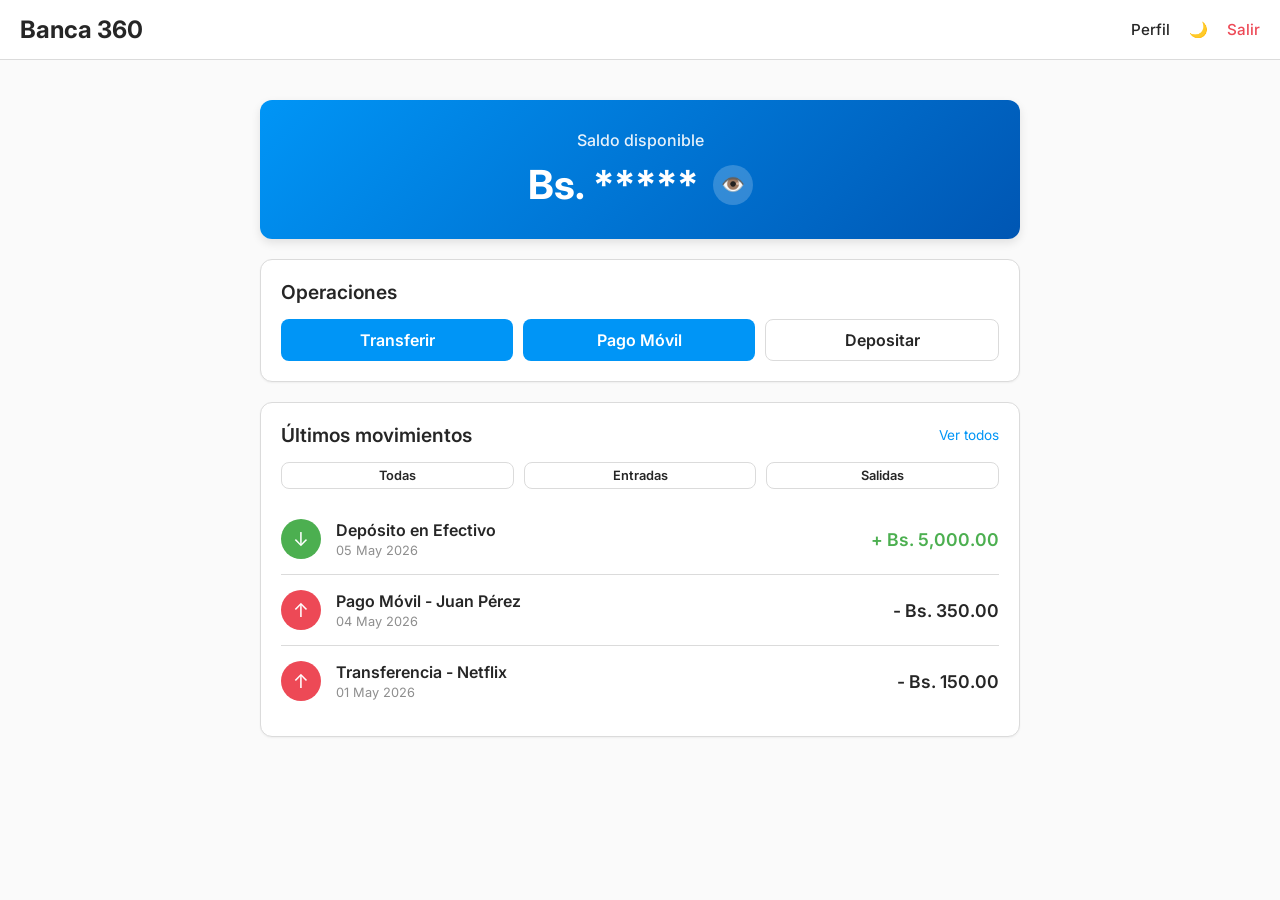
==== dashboard.html @ 1334b903 "V 1.1 cambios en los html" ====
<!DOCTYPE html>
<html lang="es" data-theme="light">
<head>
    <meta charset="UTF-8">
    <meta name="viewport" content="width=device-width, initial-scale=1.0">
    <title>Banca 360 - Dashboard</title>
    <link rel="stylesheet" href="./css/global.css">
    <link rel="stylesheet" href="./css/layout.css">
    <link rel="stylesheet" href="./css/components.css">
    <link rel="stylesheet" href="./css/dashboard.css">
</head>
<body>

<nav class="navbar">
    <a href="dashboard.html" class="logo">Banca 360</a>
    <div class="nav-actions">
        <a href="profile.html">Perfil</a>
        <button id="themeToggle" class="btn-icon" title="Cambiar tema">🌙</button>
        <a href="logout.html" style="color: var(--error-color);">Salir</a>
    </div>
</nav>

<div class="main-container">
    
    <!-- SALDO -->
    <div class="saldo-card">
        <h3>Saldo disponible</h3>
        <div class="saldo-box">
            <span id="saldoAmount" class="saldo-amount">Bs. *****</span>
            <button id="toggleSaldo" class="btn-toggle-saldo">👁️</button>
        </div>
    </div>

    <!-- ACCIONES RÁPIDAS -->
    <div class="card">
        <h3 class="section-title">Operaciones</h3>
        <div class="quick-actions">
            <a href="transfers.html" class="btn">Transferir</a>
            <a href="mobile_payment.html" class="btn">Pago Móvil</a>
            <a href="deposits.html" class="btn btn-secondary">Depositar</a>
        </div>
    </div>

    <!-- ÚLTIMAS TRANSACCIONES -->
    <div class="card">
        <h3 class="section-title">
            Últimos movimientos
            <a href="history.html" style="font-size: 0.85rem; font-weight: normal;">Ver todos</a>
        </h3>

        <!-- Botones de filtro del dashboard -->
        <div style="display: flex; gap: 10px; margin-bottom: 15px;">
            <button class="btn btn-secondary" id="btnFilterAll" style="padding: 5px 10px; font-size: 0.8rem;">Todas</button>
            <button class="btn btn-secondary" id="btnFilterIn" style="padding: 5px 10px; font-size: 0.8rem;">Entradas</button>
            <button class="btn btn-secondary" id="btnFilterOut" style="padding: 5px 10px; font-size: 0.8rem;">Salidas</button>
        </div>

        <ul class="transaction-list" id="recentTransactions">
            <!-- Renderizado desde JS -->
        </ul>
    </div>

</div>

<script src="./js/theme.js"></script>
<script src="./js/dashboard.js"></script>

</body>
</html>
---- css/global.css ----
@import url('https://fonts.googleapis.com/css2?family=Inter:wght@300;400;500;600;700&display=swap');

:root {
    /* Light Theme */
    --bg-color: #fafafa;
    --text-color: #262626;
    --text-muted: #8e8e8e;
    --primary-color: #0095f6;
    --primary-hover: #1877f2;
    --card-bg: #ffffff;
    --border-color: #dbdbdb;
    --input-bg: #fafafa;
    --error-color: #ed4956;
    --success-color: #4CAF50;
    --font-family: 'Inter', -apple-system, BlinkMacSystemFont, "Segoe UI", Roboto, Helvetica, Arial, sans-serif;
}

[data-theme="dark"] {
    /* Dark Theme */
    --bg-color: #000000;
    --text-color: #f5f5f5;
    --text-muted: #a8a8a8;
    --primary-color: #0095f6; /* Instagram keeps the blue action color */
    --primary-hover: #1877f2;
    --card-bg: #121212;
    --border-color: #363636;
    --input-bg: #121212;
    --error-color: #ed4956;
    --success-color: #4CAF50;
}

* {
    margin: 0;
    padding: 0;
    box-sizing: border-box;
}

body {
    font-family: var(--font-family);
    background-color: var(--bg-color);
    color: var(--text-color);
    transition: background-color 0.3s ease, color 0.3s ease;
    min-height: 100vh;
    display: flex;
    flex-direction: column;
}

a {
    color: var(--primary-color);
    text-decoration: none;
    font-weight: 600;
}

a:hover {
    text-decoration: underline;
}

h1, h2, h3, h4, h5, h6 {
    font-weight: 600;
}

.hidden {
    display: none !important;
}
---- css/layout.css ----
/* Navegación */
.navbar {
    background-color: var(--card-bg);
    border-bottom: 1px solid var(--border-color);
    padding: 15px 20px;
    display: flex;
    justify-content: space-between;
    align-items: center;
    position: sticky;
    top: 0;
    z-index: 100;
}

.navbar .logo {
    font-size: 1.5rem;
    font-weight: 700;
    color: var(--text-color);
    text-decoration: none;
}

.nav-actions {
    display: flex;
    gap: 15px;
    align-items: center;
}

.nav-actions a, .nav-actions button {
    color: var(--text-color);
    font-weight: 500;
    background: none;
    border: none;
    cursor: pointer;
    font-size: 0.95rem;
}

.nav-actions a:hover, .nav-actions button:hover {
    color: var(--primary-color);
    text-decoration: none;
}

/* Contenedor Principal */
.main-container {
    max-width: 800px;
    margin: 40px auto;
    padding: 0 20px;
    flex-grow: 1;
    width: 100%;
}

/* Grid Dashboard */
.dashboard-grid {
    display: grid;
    grid-template-columns: 1fr;
    gap: 20px;
}

@media (min-width: 768px) {
    .dashboard-grid {
        grid-template-columns: 1fr 1fr;
    }
}

.full-width {
    grid-column: 1 / -1;
}

/* Botones de acceso rápido */
.quick-actions {
    display: flex;
    gap: 10px;
    margin-top: 15px;
}

.quick-actions .btn {
    flex: 1;
}
---- css/components.css ----
/* Botones */
.btn {
    background-color: var(--primary-color);
    color: #fff;
    border: none;
    border-radius: 8px;
    padding: 10px 16px;
    font-weight: 600;
    font-family: var(--font-family);
    cursor: pointer;
    transition: background-color 0.2s ease, transform 0.1s ease;
    width: 100%;
    display: flex;
    justify-content: center;
    align-items: center;
}

.btn:hover {
    background-color: var(--primary-hover);
}

.btn:active {
    transform: scale(0.98);
}

.btn-secondary {
    background-color: transparent;
    color: var(--text-color);
    border: 1px solid var(--border-color);
}

.btn-secondary:hover {
    background-color: var(--border-color);
    color: var(--text-color);
}

.btn-icon {
    background: none;
    border: none;
    color: var(--text-color);
    cursor: pointer;
    font-size: 1.2rem;
    padding: 4px;
}

/* Tarjetas */
.card {
    background-color: var(--card-bg);
    border: 1px solid var(--border-color);
    border-radius: 12px;
    padding: 20px;
    margin-bottom: 20px;
    box-shadow: 0 1px 2px rgba(0,0,0,0.05);
}

/* Formularios */
.form-group {
    margin-bottom: 15px;
    width: 100%;
}

.form-group label {
    display: block;
    margin-bottom: 5px;
    font-size: 0.85rem;
    font-weight: 500;
    color: var(--text-muted);
}

.input-control {
    width: 100%;
    background-color: var(--input-bg);
    border: 1px solid var(--border-color);
    color: var(--text-color);
    border-radius: 6px;
    padding: 10px 12px;
    font-size: 0.9rem;
    font-family: var(--font-family);
    transition: border-color 0.2s ease;
}

.input-control:focus {
    outline: none;
    border-color: var(--primary-color);
}

.input-error {
    border-color: var(--error-color) !important;
}

.error-text {
    color: var(--error-color);
    font-size: 0.75rem;
    margin-top: 4px;
    display: none;
}

.error-text.visible {
    display: block;
}

/* Spinner */
.spinner {
    border: 3px solid rgba(255, 255, 255, 0.3);
    border-radius: 50%;
    border-top: 3px solid #fff;
    width: 20px;
    height: 20px;
    animation: spin 1s linear infinite;
    display: none;
}

@keyframes spin {
    0% { transform: rotate(0deg); }
    100% { transform: rotate(360deg); }
}
---- css/dashboard.css ----
/* Dashboard estilos específicos */
.saldo-card {
    display: flex;
    flex-direction: column;
    align-items: center;
    justify-content: center;
    padding: 30px;
    background: linear-gradient(135deg, var(--primary-color), #0056b3);
    color: #fff;
    border-radius: 12px;
    margin-bottom: 20px;
    box-shadow: 0 4px 10px rgba(0,0,0,0.1);
}

.saldo-card h3 {
    margin-bottom: 10px;
    font-weight: 500;
    font-size: 1rem;
    opacity: 0.9;
}

.saldo-box {
    display: flex;
    align-items: center;
    gap: 15px;
}

.saldo-amount {
    font-size: 2.5rem;
    font-weight: 700;
}

.btn-toggle-saldo {
    background: rgba(255, 255, 255, 0.2);
    border: none;
    color: #fff;
    border-radius: 50%;
    width: 40px;
    height: 40px;
    display: flex;
    justify-content: center;
    align-items: center;
    cursor: pointer;
    font-size: 1.2rem;
    transition: background 0.3s;
}

.btn-toggle-saldo:hover {
    background: rgba(255, 255, 255, 0.3);
}

.section-title {
    margin-bottom: 15px;
    font-size: 1.2rem;
    display: flex;
    justify-content: space-between;
    align-items: center;
}

/* Transacciones */
.transaction-list {
    list-style: none;
}

.transaction-item {
    display: flex;
    justify-content: space-between;
    align-items: center;
    padding: 15px 0;
    border-bottom: 1px solid var(--border-color);
}

.transaction-item:last-child {
    border-bottom: none;
}

.transaction-info {
    display: flex;
    align-items: center;
    gap: 15px;
}

.transaction-icon {
    width: 40px;
    height: 40px;
    border-radius: 50%;
    display: flex;
    justify-content: center;
    align-items: center;
    font-size: 1.2rem;
    color: #fff;
}

.icon-in { background-color: var(--success-color); }
.icon-out { background-color: var(--error-color); }

.transaction-details h4 {
    font-size: 1rem;
    margin-bottom: 3px;
}

.transaction-details p {
    font-size: 0.8rem;
    color: var(--text-muted);
}

.transaction-amount {
    font-weight: 600;
    font-size: 1.1rem;
}

.amount-in { color: var(--success-color); }
.amount-out { color: var(--text-color); }

.view-all {
    display: block;
    text-align: center;
    margin-top: 15px;
    font-size: 0.9rem;
}
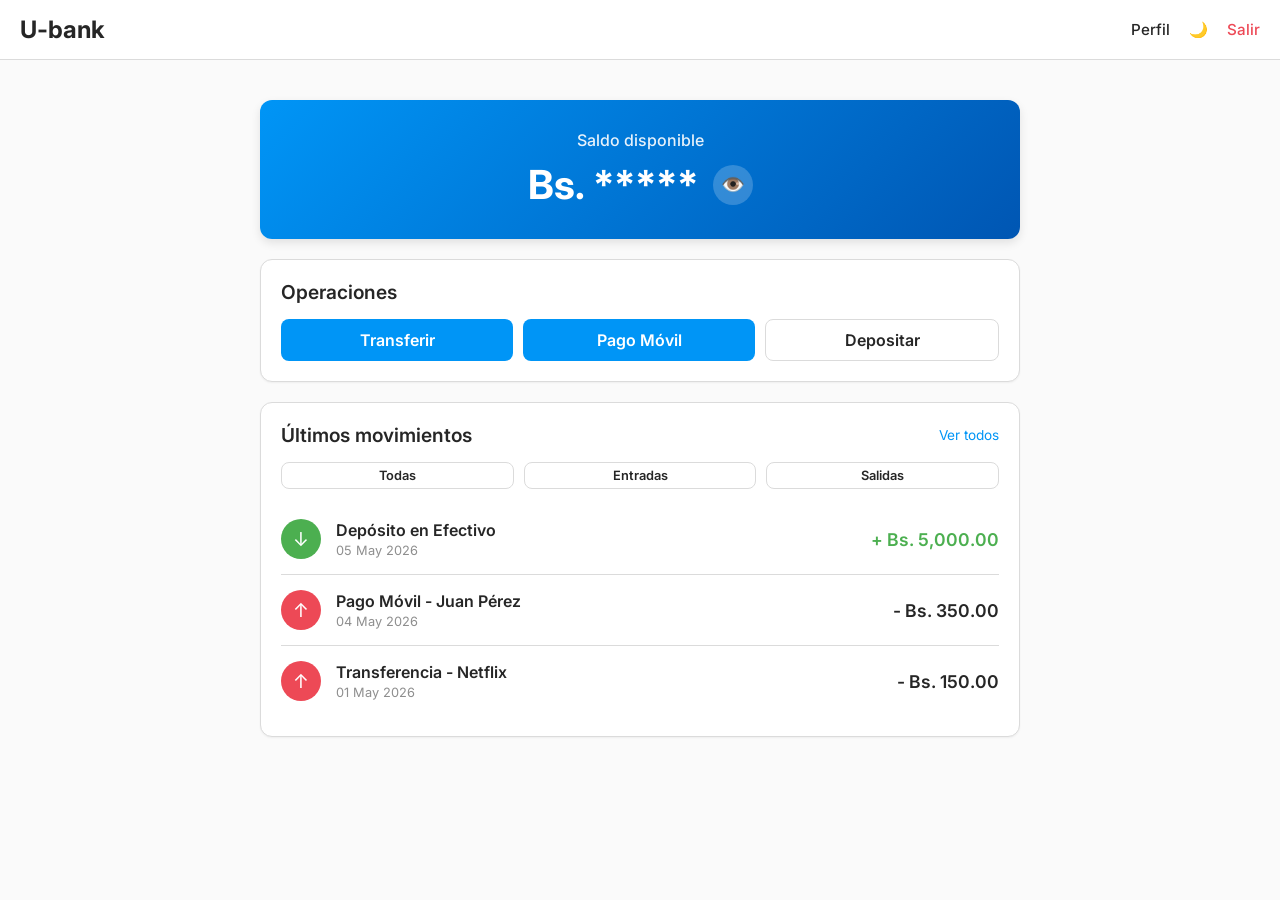
==== commit 1d1093c8: "ultimos retoques" ====
--- a/dashboard.html
+++ b/dashboard.html
@@ -3,7 +3,7 @@
 <head>
     <meta charset="UTF-8">
     <meta name="viewport" content="width=device-width, initial-scale=1.0">
-    <title>Banca 360 - Dashboard</title>
+    <title>U-bank - Dashboard</title>
     <link rel="stylesheet" href="./css/global.css">
     <link rel="stylesheet" href="./css/layout.css">
     <link rel="stylesheet" href="./css/components.css">
@@ -12,7 +12,7 @@
 <body>
 
 <nav class="navbar">
-    <a href="dashboard.html" class="logo">Banca 360</a>
+    <a href="dashboard.html" class="logo">U-bank</a>
     <div class="nav-actions">
         <a href="profile.html">Perfil</a>
         <button id="themeToggle" class="btn-icon" title="Cambiar tema">🌙</button>
--- a/css/global.css
+++ b/css/global.css
@@ -15,7 +15,7 @@
     --font-family: 'Inter', -apple-system, BlinkMacSystemFont, "Segoe UI", Roboto, Helvetica, Arial, sans-serif;
 }
 
-[data-theme="dark"] {
+body.dark-mode {
     /* Dark Theme */
     --bg-color: #000000;
     --text-color: #f5f5f5;
